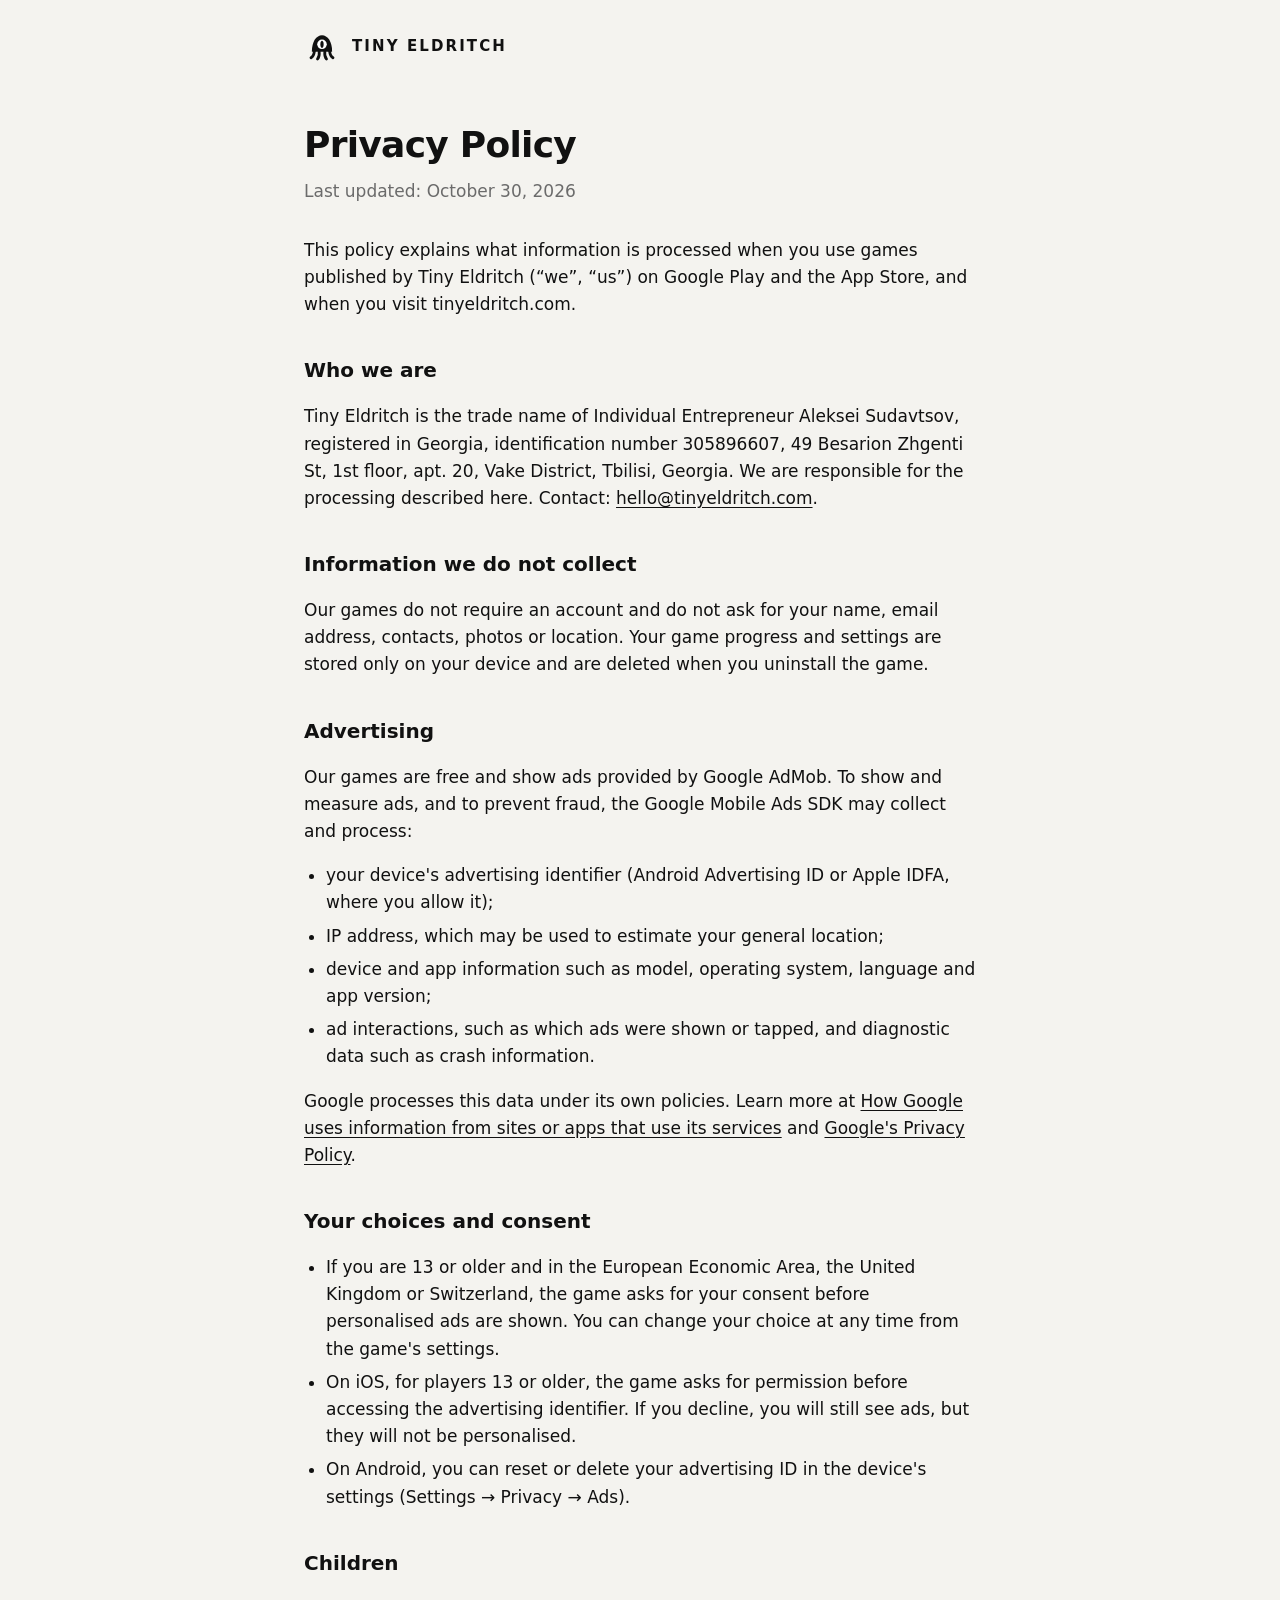
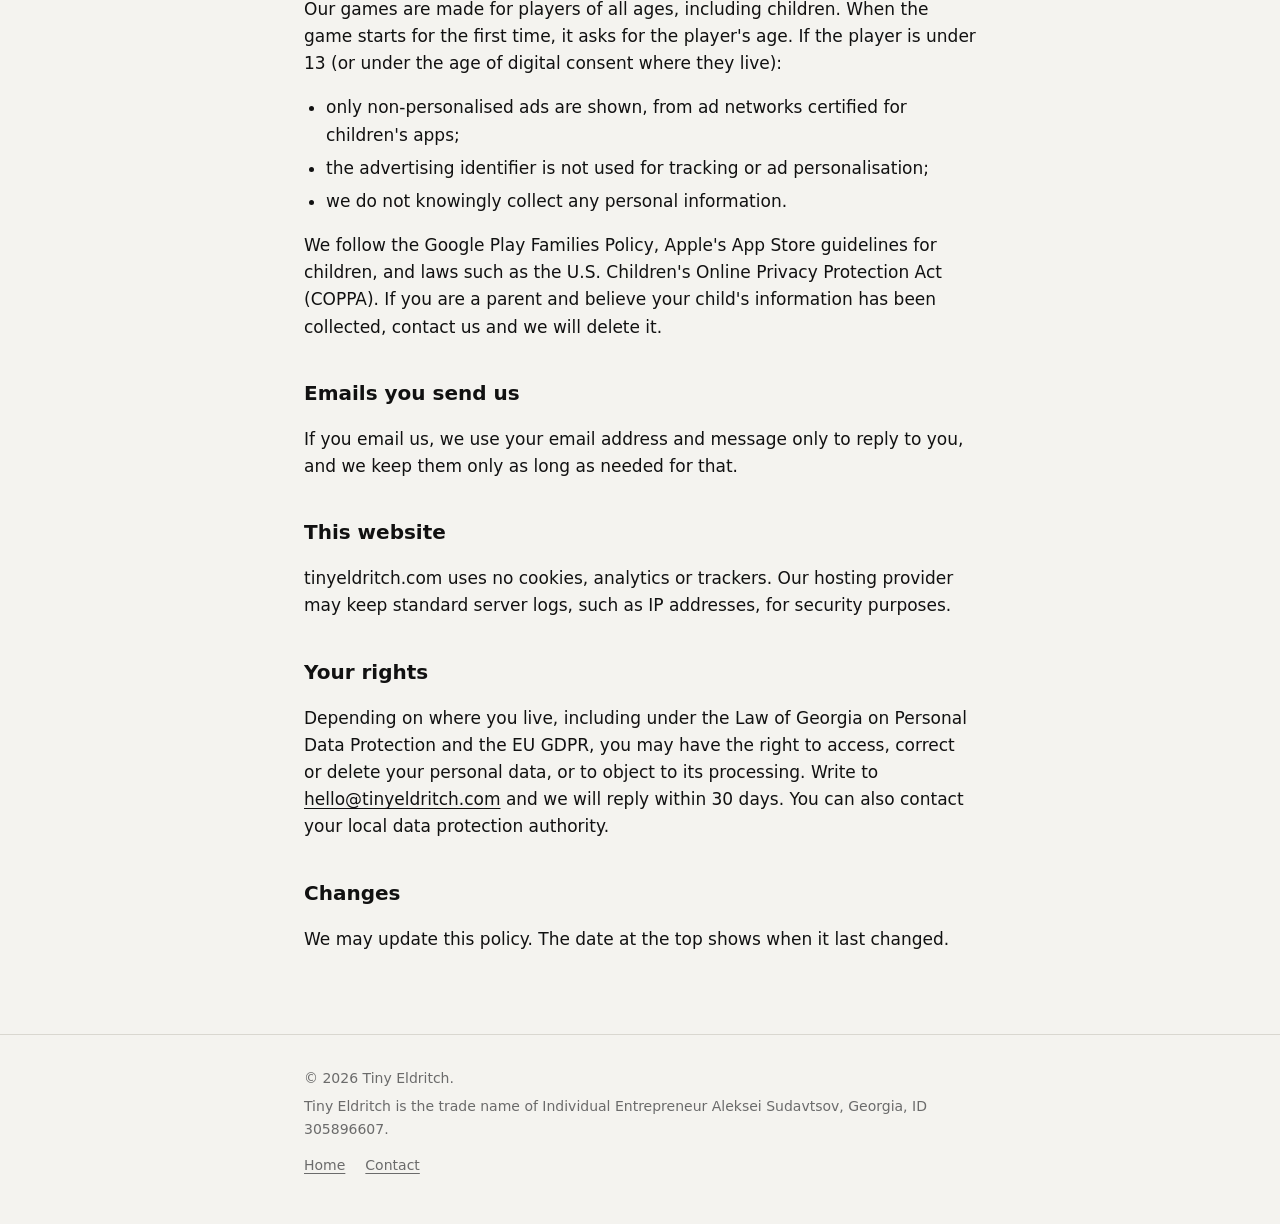
==== privacy.html @ 6f6beeda "Tiny Eldritch landing page and privacy policy" ====
<!doctype html>
<html lang="en">
<head>
  <meta charset="utf-8">
  <meta name="viewport" content="width=device-width, initial-scale=1">
  <title>Privacy Policy · Tiny Eldritch</title>
  <link rel="icon" href="favicon.svg" type="image/svg+xml">
  <link rel="stylesheet" href="style.css">
</head>
<body>
  <header>
    <div class="wrap">
      <a href="/"><img class="mark" src="favicon.svg" alt=""><span class="wordmark">Tiny Eldritch</span></a>
    </div>
  </header>

  <main class="wrap doc">
    <h1>Privacy Policy</h1>
    <p class="updated">Last updated: October 30, 2026</p>

    <p>This policy explains what information is processed when you use games published by Tiny Eldritch
      (“we”, “us”) on Google Play and the App Store, and when you visit tinyeldritch.com.</p>

    <h2>Who we are</h2>
    <p>Tiny Eldritch is the trade name of Individual Entrepreneur Aleksei Sudavtsov, registered in Georgia,
      identification number 305896607, 49 Besarion Zhgenti St, 1st floor, apt. 20, Vake District, Tbilisi, Georgia. We are responsible for the processing described here.
      Contact: <a href="mailto:hello@tinyeldritch.com">hello@tinyeldritch.com</a>.</p>

    <h2>Information we do not collect</h2>
    <p>Our games do not require an account and do not ask for your name, email address, contacts, photos or location.
      Your game progress and settings are stored only on your device and are deleted when you uninstall the game.</p>

    <h2>Advertising</h2>
    <p>Our games are free and show ads provided by Google AdMob. To show and measure ads, and to prevent fraud,
      the Google Mobile Ads SDK may collect and process:</p>
    <ul>
      <li>your device's advertising identifier (Android Advertising ID or Apple IDFA, where you allow it);</li>
      <li>IP address, which may be used to estimate your general location;</li>
      <li>device and app information such as model, operating system, language and app version;</li>
      <li>ad interactions, such as which ads were shown or tapped, and diagnostic data such as crash information.</li>
    </ul>
    <p>Google processes this data under its own policies. Learn more at
      <a href="https://policies.google.com/technologies/partner-sites">How Google uses information from sites or apps that use its services</a>
      and <a href="https://policies.google.com/privacy">Google's Privacy Policy</a>.</p>

    <h2>Your choices and consent</h2>
    <ul>
      <li>If you are 13 or older and in the European Economic Area, the United Kingdom or Switzerland, the game asks for your consent
        before personalised ads are shown. You can change your choice at any time from the game's settings.</li>
      <li>On iOS, for players 13 or older, the game asks for permission before accessing the advertising identifier. If you decline,
        you will still see ads, but they will not be personalised.</li>
      <li>On Android, you can reset or delete your advertising ID in the device's settings
        (Settings → Privacy → Ads).</li>
    </ul>

    <h2>Children</h2>
    <p>Our games are made for players of all ages, including children. When the game starts for the first time,
      it asks for the player's age. If the player is under 13 (or under the age of digital consent where they live):</p>
    <ul>
      <li>only non-personalised ads are shown, from ad networks certified for children's apps;</li>
      <li>the advertising identifier is not used for tracking or ad personalisation;</li>
      <li>we do not knowingly collect any personal information.</li>
    </ul>
    <p>We follow the Google Play Families Policy, Apple's App Store guidelines for children, and laws such as the
      U.S. Children's Online Privacy Protection Act (COPPA). If you are a parent and believe your child's information
      has been collected, contact us and we will delete it.</p>

    <h2>Emails you send us</h2>
    <p>If you email us, we use your email address and message only to reply to you, and we keep them only as long as
      needed for that.</p>

    <h2>This website</h2>
    <p>tinyeldritch.com uses no cookies, analytics or trackers. Our hosting provider may keep standard server logs,
      such as IP addresses, for security purposes.</p>

    <h2>Your rights</h2>
    <p>Depending on where you live, including under the Law of Georgia on Personal Data Protection and the EU GDPR,
      you may have the right to access, correct or delete your personal data, or to object to its processing.
      Write to <a href="mailto:hello@tinyeldritch.com">hello@tinyeldritch.com</a> and we will reply within 30 days.
      You can also contact your local data protection authority.</p>

    <h2>Changes</h2>
    <p>We may update this policy. The date at the top shows when it last changed.</p>
  </main>

  <footer>
    <div class="wrap">
      <p>&copy; 2026 Tiny Eldritch.</p>
      <p>Tiny Eldritch is the trade name of Individual Entrepreneur Aleksei Sudavtsov, Georgia, ID 305896607.</p>
      <nav><a href="/">Home</a><a href="mailto:hello@tinyeldritch.com">Contact</a></nav>
    </div>
  </footer>
</body>
</html>
---- style.css ----
:root {
  --bg: #f4f3ef;
  --fg: #111111;
  --muted: #6b6b6b;
  --line: #d9d7d0;
  color-scheme: light dark;
}
@media (prefers-color-scheme: dark) {
  :root {
    --bg: #0e0e0e;
    --fg: #f1f0ec;
    --muted: #8f8f8f;
    --line: #2a2a2a;
  }
}

* { box-sizing: border-box; }

html, body { margin: 0; }

body {
  background: var(--bg);
  color: var(--fg);
  font: 17px/1.6 ui-sans-serif, system-ui, -apple-system, "Segoe UI", Roboto, Helvetica, Arial, sans-serif;
  -webkit-font-smoothing: antialiased;
}

a { color: inherit; text-underline-offset: 3px; }
a:hover { text-decoration-thickness: 2px; }

.wrap {
  max-width: 720px;
  margin: 0 auto;
  padding: 0 24px;
}

header .wrap {
  display: flex;
  align-items: center;
  gap: 12px;
  padding-top: 28px;
  padding-bottom: 28px;
}
header a { display: flex; align-items: center; gap: 12px; text-decoration: none; }

.mark { width: 36px; height: 36px; color: var(--fg); }

.wordmark {
  font-weight: 700;
  letter-spacing: 0.14em;
  text-transform: uppercase;
  font-size: 15px;
}

.hero {
  padding: 12vh 0 10vh;
  text-align: center;
}
.hero .mark { width: 140px; height: 140px; margin-bottom: 28px; }
.hero h1 {
  font-size: clamp(36px, 7vw, 60px);
  line-height: 1.05;
  letter-spacing: -0.02em;
  margin: 0 0 16px;
}
.hero p { color: var(--muted); font-size: 19px; margin: 0; }

section {
  border-top: 1px solid var(--line);
  padding: 48px 0;
}
.label {
  font: 600 12px/1 ui-monospace, "SFMono-Regular", Consolas, monospace;
  letter-spacing: 0.16em;
  text-transform: uppercase;
  color: var(--muted);
  margin: 0 0 16px;
}
section h2 { font-size: 26px; margin: 0 0 8px; letter-spacing: -0.01em; }
section p { margin: 0 0 12px; }

.big-link { font-size: 22px; font-weight: 600; }

.details {
  display: grid;
  grid-template-columns: max-content 1fr;
  gap: 8px 24px;
  margin: 0;
}
.details dt { color: var(--muted); }
.details dd { margin: 0; }
@media (max-width: 560px) {
  .details { grid-template-columns: 1fr; gap: 2px; }
  .details dd { margin-bottom: 10px; }
}

footer {
  border-top: 1px solid var(--line);
  padding: 32px 0 48px;
  color: var(--muted);
  font-size: 14px;
}
footer p { margin: 0 0 6px; }
footer nav { margin-top: 14px; display: flex; gap: 20px; }

/* Long-form pages (privacy policy) */
.doc { padding-top: 24px; padding-bottom: 64px; }
.doc h1 { font-size: 36px; letter-spacing: -0.02em; margin: 0 0 4px; }
.doc h2 { font-size: 20px; margin: 36px 0 8px; }
.doc .updated { color: var(--muted); margin: 0 0 32px; }
.doc ul { padding-left: 22px; }
.doc li { margin-bottom: 6px; }
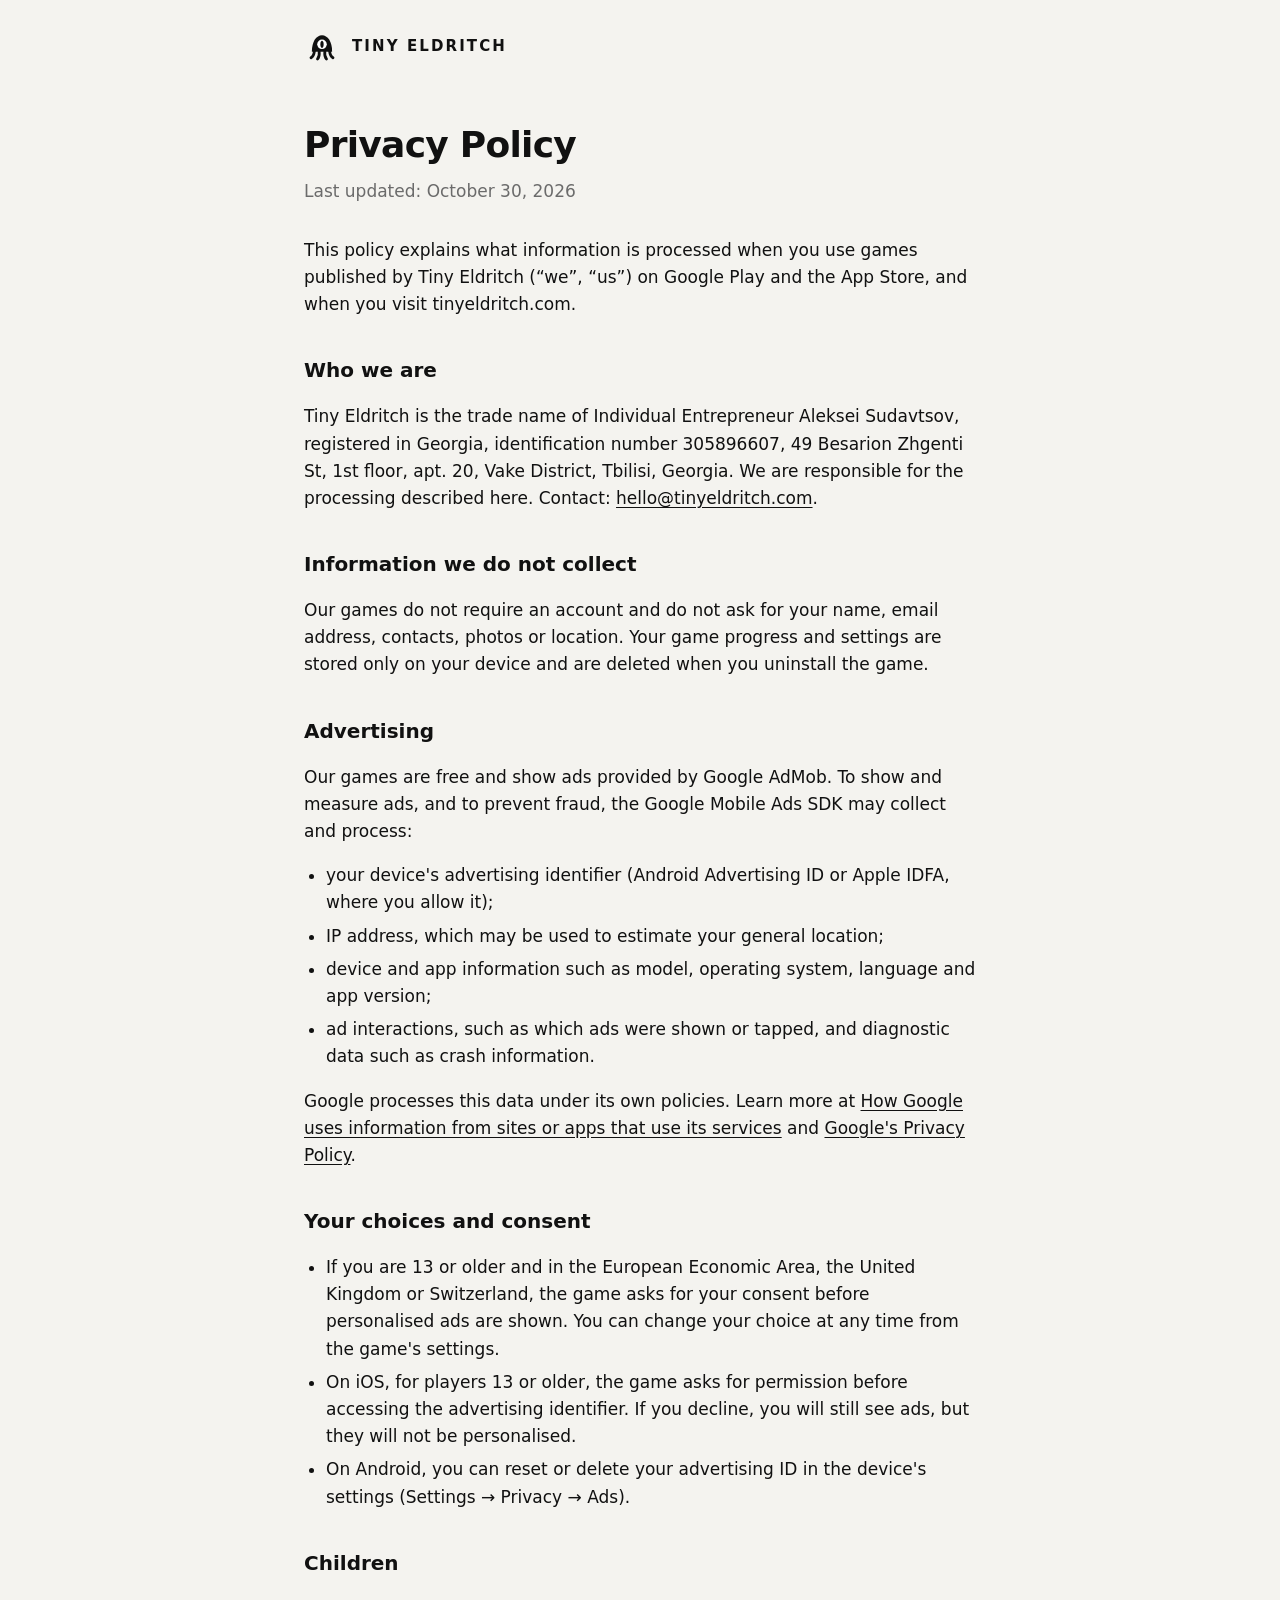
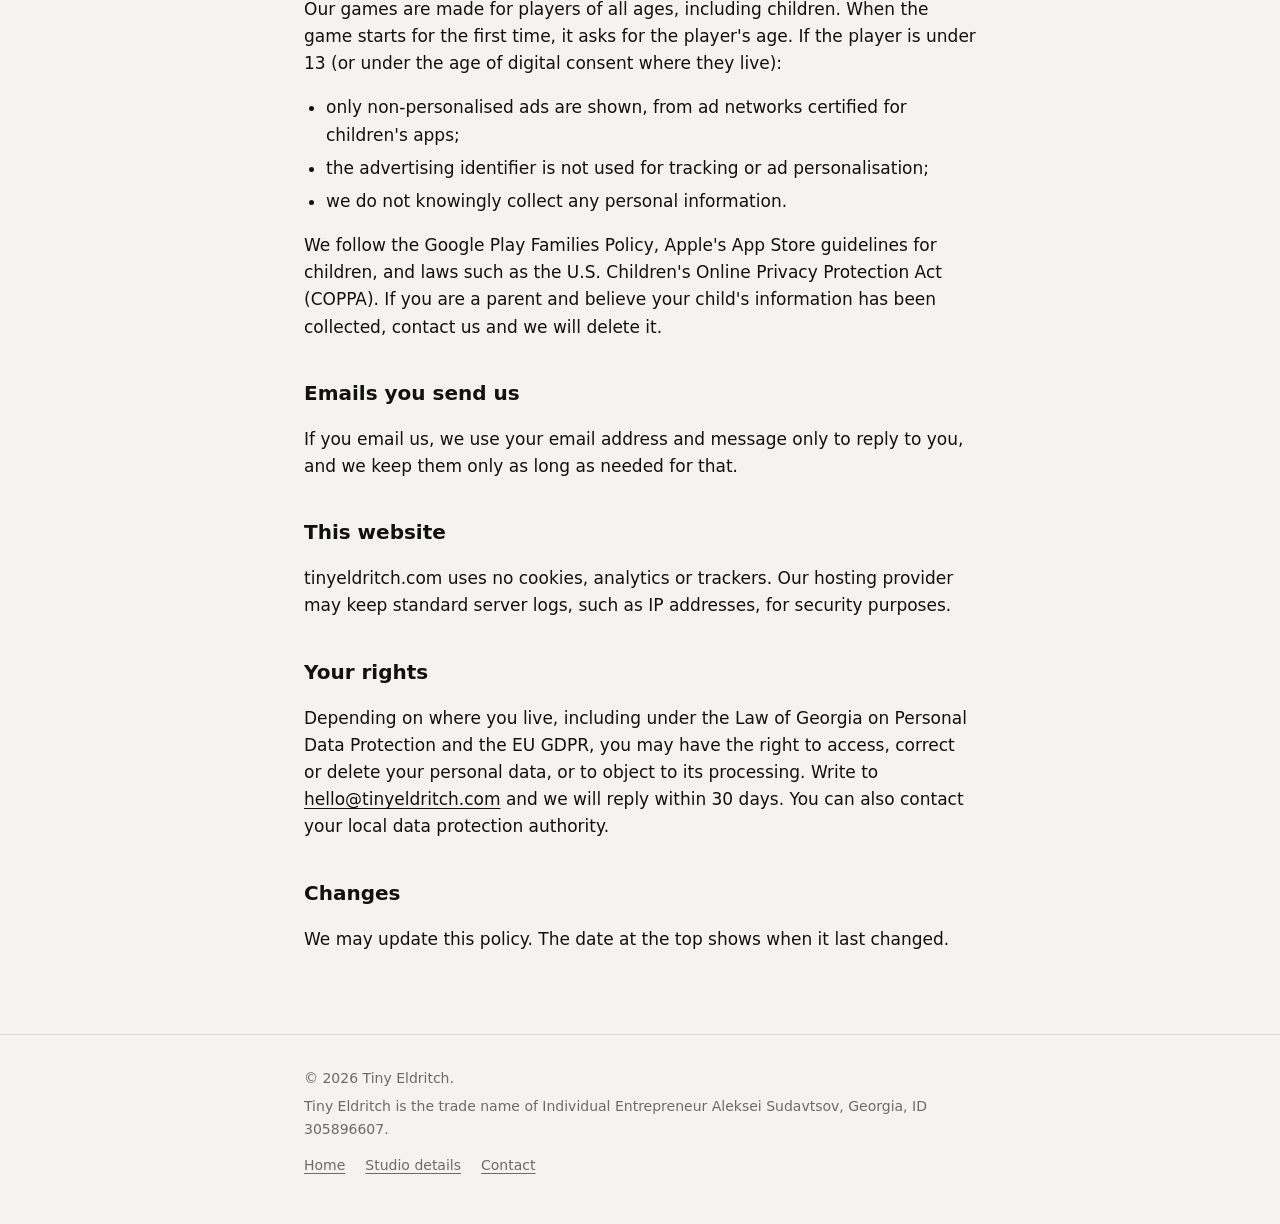
==== commit 9634f165: "Add Asset Store support info and move studio details to own page - Add a support subsection for Unit" ====
--- a/privacy.html
+++ b/privacy.html
@@ -21,16 +21,16 @@
     <p>This policy explains what information is processed when you use games published by Tiny Eldritch
       (“we”, “us”) on Google Play and the App Store, and when you visit tinyeldritch.com.</p>
 
-    <h2>Who we are</h2>
+    <h2 id="who-we-are"><a href="#who-we-are">Who we are</a></h2>
     <p>Tiny Eldritch is the trade name of Individual Entrepreneur Aleksei Sudavtsov, registered in Georgia,
       identification number 305896607, 49 Besarion Zhgenti St, 1st floor, apt. 20, Vake District, Tbilisi, Georgia. We are responsible for the processing described here.
       Contact: <a href="mailto:hello@tinyeldritch.com">hello@tinyeldritch.com</a>.</p>
 
-    <h2>Information we do not collect</h2>
+    <h2 id="data-not-collected"><a href="#data-not-collected">Information we do not collect</a></h2>
     <p>Our games do not require an account and do not ask for your name, email address, contacts, photos or location.
       Your game progress and settings are stored only on your device and are deleted when you uninstall the game.</p>
 
-    <h2>Advertising</h2>
+    <h2 id="advertising"><a href="#advertising">Advertising</a></h2>
     <p>Our games are free and show ads provided by Google AdMob. To show and measure ads, and to prevent fraud,
       the Google Mobile Ads SDK may collect and process:</p>
     <ul>
@@ -43,7 +43,7 @@
       <a href="https://policies.google.com/technologies/partner-sites">How Google uses information from sites or apps that use its services</a>
       and <a href="https://policies.google.com/privacy">Google's Privacy Policy</a>.</p>
 
-    <h2>Your choices and consent</h2>
+    <h2 id="choices"><a href="#choices">Your choices and consent</a></h2>
     <ul>
       <li>If you are 13 or older and in the European Economic Area, the United Kingdom or Switzerland, the game asks for your consent
         before personalised ads are shown. You can change your choice at any time from the game's settings.</li>
@@ -53,7 +53,7 @@
         (Settings → Privacy → Ads).</li>
     </ul>
 
-    <h2>Children</h2>
+    <h2 id="children"><a href="#children">Children</a></h2>
     <p>Our games are made for players of all ages, including children. When the game starts for the first time,
       it asks for the player's age. If the player is under 13 (or under the age of digital consent where they live):</p>
     <ul>
@@ -65,21 +65,21 @@
       U.S. Children's Online Privacy Protection Act (COPPA). If you are a parent and believe your child's information
       has been collected, contact us and we will delete it.</p>
 
-    <h2>Emails you send us</h2>
+    <h2 id="emails"><a href="#emails">Emails you send us</a></h2>
     <p>If you email us, we use your email address and message only to reply to you, and we keep them only as long as
       needed for that.</p>
 
-    <h2>This website</h2>
+    <h2 id="website"><a href="#website">This website</a></h2>
     <p>tinyeldritch.com uses no cookies, analytics or trackers. Our hosting provider may keep standard server logs,
       such as IP addresses, for security purposes.</p>
 
-    <h2>Your rights</h2>
+    <h2 id="rights"><a href="#rights">Your rights</a></h2>
     <p>Depending on where you live, including under the Law of Georgia on Personal Data Protection and the EU GDPR,
       you may have the right to access, correct or delete your personal data, or to object to its processing.
       Write to <a href="mailto:hello@tinyeldritch.com">hello@tinyeldritch.com</a> and we will reply within 30 days.
       You can also contact your local data protection authority.</p>
 
-    <h2>Changes</h2>
+    <h2 id="changes"><a href="#changes">Changes</a></h2>
     <p>We may update this policy. The date at the top shows when it last changed.</p>
   </main>
 
@@ -87,7 +87,7 @@
     <div class="wrap">
       <p>&copy; 2026 Tiny Eldritch.</p>
       <p>Tiny Eldritch is the trade name of Individual Entrepreneur Aleksei Sudavtsov, Georgia, ID 305896607.</p>
-      <nav><a href="/">Home</a><a href="mailto:hello@tinyeldritch.com">Contact</a></nav>
+      <nav><a href="/">Home</a><a href="studio.html">Studio details</a><a href="mailto:hello@tinyeldritch.com">Contact</a></nav>
     </div>
   </footer>
 </body>
--- a/style.css
+++ b/style.css
@@ -110,3 +110,26 @@
 .doc .updated { color: var(--muted); margin: 0 0 32px; }
 .doc ul { padding-left: 22px; }
 .doc li { margin-bottom: 6px; }
+
+/* Section anchors */
+html { scroll-behavior: smooth; }
+@media (prefers-reduced-motion: reduce) { html { scroll-behavior: auto; } }
+[id] { scroll-margin-top: 24px; }
+
+.label a,
+.doc h2 a { text-decoration: none; }
+.label a::after,
+.doc h2 a::after {
+  content: " #";
+  opacity: 0;
+  transition: opacity .15s;
+}
+.label a:hover::after,
+.label a:focus-visible::after,
+.doc h2 a:hover::after,
+.doc h2 a:focus-visible::after { opacity: 1; }
+:target .label a::after,
+.doc h2:target a::after { opacity: 1; }
+
+.project + .project,
+p + .project { margin-top: 32px; }
